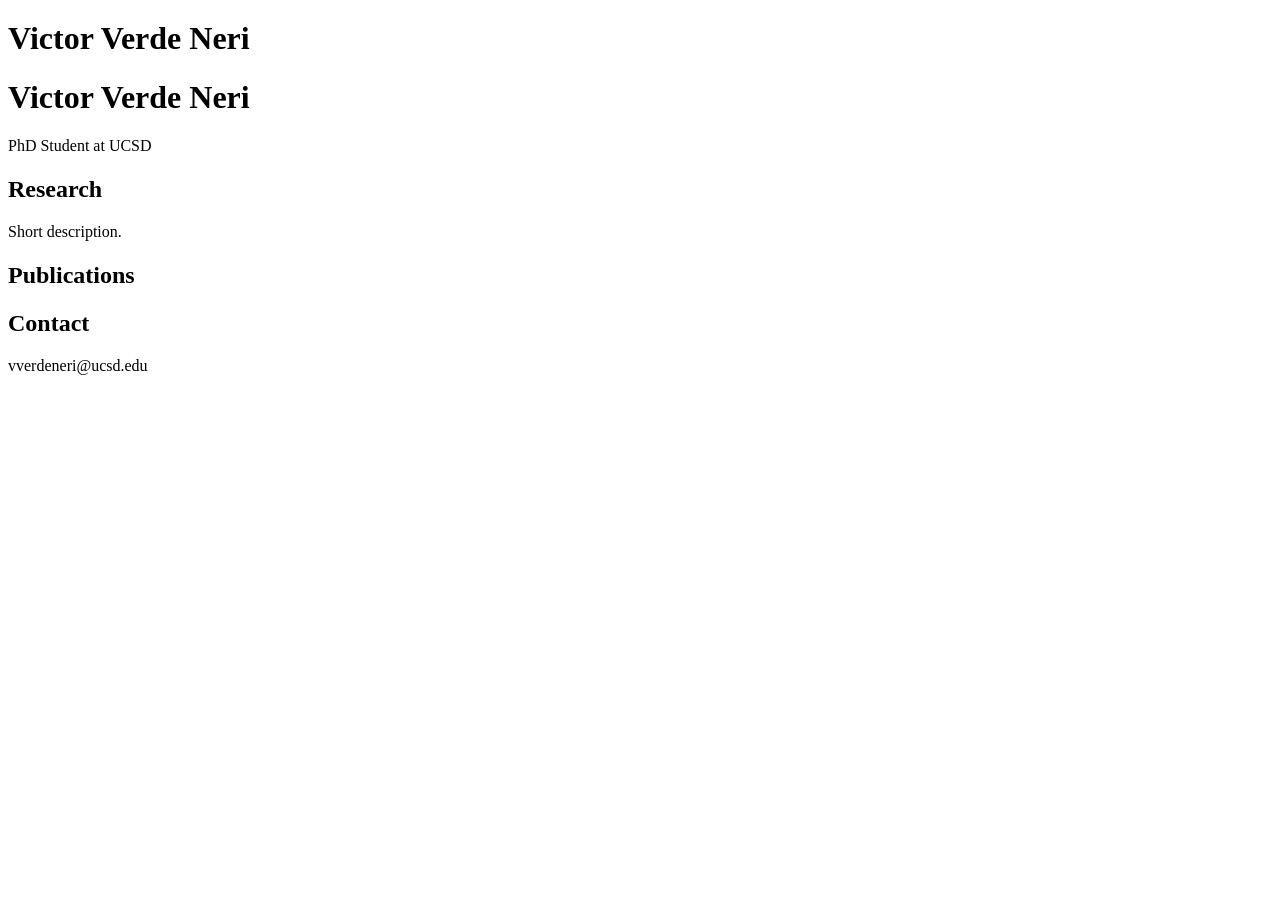
==== index.html @ ee53e4c8 "Built site for gh-pages" ====
<!DOCTYPE html>
<html xmlns="http://www.w3.org/1999/xhtml" lang="en" xml:lang="en"><head>

<meta charset="utf-8">
<meta name="generator" content="quarto-1.8.27">

<meta name="viewport" content="width=device-width, initial-scale=1.0, user-scalable=yes">


<title>Victor Verde Neri</title>
<style>
code{white-space: pre-wrap;}
span.smallcaps{font-variant: small-caps;}
div.columns{display: flex; gap: min(4vw, 1.5em);}
div.column{flex: auto; overflow-x: auto;}
div.hanging-indent{margin-left: 1.5em; text-indent: -1.5em;}
ul.task-list{list-style: none;}
ul.task-list li input[type="checkbox"] {
  width: 0.8em;
  margin: 0 0.8em 0.2em -1em; /* quarto-specific, see https://github.com/quarto-dev/quarto-cli/issues/4556 */ 
  vertical-align: middle;
}
.display.math{display: block; text-align: center; margin: 0.5rem auto;}
</style>


<script src="site_libs/clipboard/clipboard.min.js"></script>
<script src="site_libs/quarto-html/tabby.min.js"></script>
<script src="site_libs/quarto-html/popper.min.js"></script>
<script src="site_libs/quarto-html/tippy.umd.min.js"></script>
<script src="site_libs/quarto-html/anchor.min.js"></script>
<link href="site_libs/quarto-html/tippy.css" rel="stylesheet">
<link href="site_libs/quarto-html/light-border.css" rel="stylesheet">
<link href="site_libs/quarto-html/quarto-html-734cb40618f438257b19a1e532635a32.min.css" rel="stylesheet" append-hash="true" data-mode="light">
<link href="site_libs/quarto-html/quarto-syntax-highlighting-ed96de9b727972fe78a7b5d16c58bf87.css" rel="stylesheet" id="quarto-text-highlighting-styles">


<link rel="stylesheet" href="styles.css">
</head>

<body>


<header id="title-block-header">
<h1 class="title">Victor Verde Neri</h1>

</header>


<h1 id="victor-verde-neri">Victor Verde Neri</h1>
<p>PhD Student at UCSD</p>
<h2 id="research" class="anchored">Research</h2>
<p>Short description.</p>
<h2 id="publications" class="anchored">Publications</h2>
<h2 id="contact" class="anchored">Contact</h2>
<p>vverdeneri@ucsd.edu</p>


<script id="quarto-html-after-body" type="application/javascript">
  window.document.addEventListener("DOMContentLoaded", function (event) {
    const tabsets =  window.document.querySelectorAll(".panel-tabset-tabby")
    tabsets.forEach(function(tabset) {
      const tabby = new Tabby('#' + tabset.id);
    });
    const icon = "";
    const anchorJS = new window.AnchorJS();
    anchorJS.options = {
      placement: 'right',
      icon: icon
    };
    anchorJS.add('.anchored');
    const isCodeAnnotation = (el) => {
      for (const clz of el.classList) {
        if (clz.startsWith('code-annotation-')) {                     
          return true;
        }
      }
      return false;
    }
    const onCopySuccess = function(e) {
      // button target
      const button = e.trigger;
      // don't keep focus
      button.blur();
      // flash "checked"
      button.classList.add('code-copy-button-checked');
      var currentTitle = button.getAttribute("title");
      button.setAttribute("title", "Copied!");
      let tooltip;
      if (window.bootstrap) {
        button.setAttribute("data-bs-toggle", "tooltip");
        button.setAttribute("data-bs-placement", "left");
        button.setAttribute("data-bs-title", "Copied!");
        tooltip = new bootstrap.Tooltip(button, 
          { trigger: "manual", 
            customClass: "code-copy-button-tooltip",
            offset: [0, -8]});
        tooltip.show();    
      }
      setTimeout(function() {
        if (tooltip) {
          tooltip.hide();
          button.removeAttribute("data-bs-title");
          button.removeAttribute("data-bs-toggle");
          button.removeAttribute("data-bs-placement");
        }
        button.setAttribute("title", currentTitle);
        button.classList.remove('code-copy-button-checked');
      }, 1000);
      // clear code selection
      e.clearSelection();
    }
    const getTextToCopy = function(trigger) {
      const outerScaffold = trigger.parentElement.cloneNode(true);
      const codeEl = outerScaffold.querySelector('code');
      for (const childEl of codeEl.children) {
        if (isCodeAnnotation(childEl)) {
          childEl.remove();
        }
      }
      return codeEl.innerText;
    }
    const clipboard = new window.ClipboardJS('.code-copy-button:not([data-in-quarto-modal])', {
      text: getTextToCopy
    });
    clipboard.on('success', onCopySuccess);
    if (window.document.getElementById('quarto-embedded-source-code-modal')) {
      const clipboardModal = new window.ClipboardJS('.code-copy-button[data-in-quarto-modal]', {
        text: getTextToCopy,
        container: window.document.getElementById('quarto-embedded-source-code-modal')
      });
      clipboardModal.on('success', onCopySuccess);
    }
      var localhostRegex = new RegExp(/^(?:http|https):\/\/localhost\:?[0-9]*\//);
      var mailtoRegex = new RegExp(/^mailto:/);
        var filterRegex = new RegExp("https:\/\/relampago-bebe\.github\.io\/victorverde\.github\.io\/");
      var isInternal = (href) => {
          return filterRegex.test(href) || localhostRegex.test(href) || mailtoRegex.test(href);
      }
      // Inspect non-navigation links and adorn them if external
     var links = window.document.querySelectorAll('a[href]:not(.nav-link):not(.navbar-brand):not(.toc-action):not(.sidebar-link):not(.sidebar-item-toggle):not(.pagination-link):not(.no-external):not([aria-hidden]):not(.dropdown-item):not(.quarto-navigation-tool):not(.about-link)');
      for (var i=0; i<links.length; i++) {
        const link = links[i];
        if (!isInternal(link.href)) {
          // undo the damage that might have been done by quarto-nav.js in the case of
          // links that we want to consider external
          if (link.dataset.originalHref !== undefined) {
            link.href = link.dataset.originalHref;
          }
        }
      }
    function tippyHover(el, contentFn, onTriggerFn, onUntriggerFn) {
      const config = {
        allowHTML: true,
        maxWidth: 500,
        delay: 100,
        arrow: false,
        appendTo: function(el) {
            return el.parentElement;
        },
        interactive: true,
        interactiveBorder: 10,
        theme: 'light-border',
        placement: 'bottom-start',
      };
      if (contentFn) {
        config.content = contentFn;
      }
      if (onTriggerFn) {
        config.onTrigger = onTriggerFn;
      }
      if (onUntriggerFn) {
        config.onUntrigger = onUntriggerFn;
      }
      window.tippy(el, config); 
    }
    const noterefs = window.document.querySelectorAll('a[role="doc-noteref"]');
    for (var i=0; i<noterefs.length; i++) {
      const ref = noterefs[i];
      tippyHover(ref, function() {
        // use id or data attribute instead here
        let href = ref.getAttribute('data-footnote-href') || ref.getAttribute('href');
        try { href = new URL(href).hash; } catch {}
        const id = href.replace(/^#\/?/, "");
        const note = window.document.getElementById(id);
        if (note) {
          return note.innerHTML;
        } else {
          return "";
        }
      });
    }
    const xrefs = window.document.querySelectorAll('a.quarto-xref');
    const processXRef = (id, note) => {
      // Strip column container classes
      const stripColumnClz = (el) => {
        el.classList.remove("page-full", "page-columns");
        if (el.children) {
          for (const child of el.children) {
            stripColumnClz(child);
          }
        }
      }
      stripColumnClz(note)
      if (id === null || id.startsWith('sec-')) {
        // Special case sections, only their first couple elements
        const container = document.createElement("div");
        if (note.children && note.children.length > 2) {
          container.appendChild(note.children[0].cloneNode(true));
          for (let i = 1; i < note.children.length; i++) {
            const child = note.children[i];
            if (child.tagName === "P" && child.innerText === "") {
              continue;
            } else {
              container.appendChild(child.cloneNode(true));
              break;
            }
          }
          if (window.Quarto?.typesetMath) {
            window.Quarto.typesetMath(container);
          }
          return container.innerHTML
        } else {
          if (window.Quarto?.typesetMath) {
            window.Quarto.typesetMath(note);
          }
          return note.innerHTML;
        }
      } else {
        // Remove any anchor links if they are present
        const anchorLink = note.querySelector('a.anchorjs-link');
        if (anchorLink) {
          anchorLink.remove();
        }
        if (window.Quarto?.typesetMath) {
          window.Quarto.typesetMath(note);
        }
        if (note.classList.contains("callout")) {
          return note.outerHTML;
        } else {
          return note.innerHTML;
        }
      }
    }
    for (var i=0; i<xrefs.length; i++) {
      const xref = xrefs[i];
      tippyHover(xref, undefined, function(instance) {
        instance.disable();
        let url = xref.getAttribute('href');
        let hash = undefined; 
        if (url.startsWith('#')) {
          hash = url;
        } else {
          try { hash = new URL(url).hash; } catch {}
        }
        if (hash) {
          const id = hash.replace(/^#\/?/, "");
          const note = window.document.getElementById(id);
          if (note !== null) {
            try {
              const html = processXRef(id, note.cloneNode(true));
              instance.setContent(html);
            } finally {
              instance.enable();
              instance.show();
            }
          } else {
            // See if we can fetch this
            fetch(url.split('#')[0])
            .then(res => res.text())
            .then(html => {
              const parser = new DOMParser();
              const htmlDoc = parser.parseFromString(html, "text/html");
              const note = htmlDoc.getElementById(id);
              if (note !== null) {
                const html = processXRef(id, note);
                instance.setContent(html);
              } 
            }).finally(() => {
              instance.enable();
              instance.show();
            });
          }
        } else {
          // See if we can fetch a full url (with no hash to target)
          // This is a special case and we should probably do some content thinning / targeting
          fetch(url)
          .then(res => res.text())
          .then(html => {
            const parser = new DOMParser();
            const htmlDoc = parser.parseFromString(html, "text/html");
            const note = htmlDoc.querySelector('main.content');
            if (note !== null) {
              // This should only happen for chapter cross references
              // (since there is no id in the URL)
              // remove the first header
              if (note.children.length > 0 && note.children[0].tagName === "HEADER") {
                note.children[0].remove();
              }
              const html = processXRef(null, note);
              instance.setContent(html);
            } 
          }).finally(() => {
            instance.enable();
            instance.show();
          });
        }
      }, function(instance) {
      });
    }
        let selectedAnnoteEl;
        const selectorForAnnotation = ( cell, annotation) => {
          let cellAttr = 'data-code-cell="' + cell + '"';
          let lineAttr = 'data-code-annotation="' +  annotation + '"';
          const selector = 'span[' + cellAttr + '][' + lineAttr + ']';
          return selector;
        }
        const selectCodeLines = (annoteEl) => {
          const doc = window.document;
          const targetCell = annoteEl.getAttribute("data-target-cell");
          const targetAnnotation = annoteEl.getAttribute("data-target-annotation");
          const annoteSpan = window.document.querySelector(selectorForAnnotation(targetCell, targetAnnotation));
          const lines = annoteSpan.getAttribute("data-code-lines").split(",");
          const lineIds = lines.map((line) => {
            return targetCell + "-" + line;
          })
          let top = null;
          let height = null;
          let parent = null;
          if (lineIds.length > 0) {
              //compute the position of the single el (top and bottom and make a div)
              const el = window.document.getElementById(lineIds[0]);
              top = el.offsetTop;
              height = el.offsetHeight;
              parent = el.parentElement.parentElement;
            if (lineIds.length > 1) {
              const lastEl = window.document.getElementById(lineIds[lineIds.length - 1]);
              const bottom = lastEl.offsetTop + lastEl.offsetHeight;
              height = bottom - top;
            }
            if (top !== null && height !== null && parent !== null) {
              // cook up a div (if necessary) and position it 
              let div = window.document.getElementById("code-annotation-line-highlight");
              if (div === null) {
                div = window.document.createElement("div");
                div.setAttribute("id", "code-annotation-line-highlight");
                div.style.position = 'absolute';
                parent.appendChild(div);
              }
              div.style.top = top - 2 + "px";
              div.style.height = height + 4 + "px";
              div.style.left = 0;
              let gutterDiv = window.document.getElementById("code-annotation-line-highlight-gutter");
              if (gutterDiv === null) {
                gutterDiv = window.document.createElement("div");
                gutterDiv.setAttribute("id", "code-annotation-line-highlight-gutter");
                gutterDiv.style.position = 'absolute';
                const codeCell = window.document.getElementById(targetCell);
                const gutter = codeCell.querySelector('.code-annotation-gutter');
                gutter.appendChild(gutterDiv);
              }
              gutterDiv.style.top = top - 2 + "px";
              gutterDiv.style.height = height + 4 + "px";
            }
            selectedAnnoteEl = annoteEl;
          }
        };
        const unselectCodeLines = () => {
          const elementsIds = ["code-annotation-line-highlight", "code-annotation-line-highlight-gutter"];
          elementsIds.forEach((elId) => {
            const div = window.document.getElementById(elId);
            if (div) {
              div.remove();
            }
          });
          selectedAnnoteEl = undefined;
        };
          // Handle positioning of the toggle
      window.addEventListener(
        "resize",
        throttle(() => {
          elRect = undefined;
          if (selectedAnnoteEl) {
            selectCodeLines(selectedAnnoteEl);
          }
        }, 10)
      );
      function throttle(fn, ms) {
      let throttle = false;
      let timer;
        return (...args) => {
          if(!throttle) { // first call gets through
              fn.apply(this, args);
              throttle = true;
          } else { // all the others get throttled
              if(timer) clearTimeout(timer); // cancel #2
              timer = setTimeout(() => {
                fn.apply(this, args);
                timer = throttle = false;
              }, ms);
          }
        };
      }
        // Attach click handler to the DT
        const annoteDls = window.document.querySelectorAll('dt[data-target-cell]');
        for (const annoteDlNode of annoteDls) {
          annoteDlNode.addEventListener('click', (event) => {
            const clickedEl = event.target;
            if (clickedEl !== selectedAnnoteEl) {
              unselectCodeLines();
              const activeEl = window.document.querySelector('dt[data-target-cell].code-annotation-active');
              if (activeEl) {
                activeEl.classList.remove('code-annotation-active');
              }
              selectCodeLines(clickedEl);
              clickedEl.classList.add('code-annotation-active');
            } else {
              // Unselect the line
              unselectCodeLines();
              clickedEl.classList.remove('code-annotation-active');
            }
          });
        }
    const findCites = (el) => {
      const parentEl = el.parentElement;
      if (parentEl) {
        const cites = parentEl.dataset.cites;
        if (cites) {
          return {
            el,
            cites: cites.split(' ')
          };
        } else {
          return findCites(el.parentElement)
        }
      } else {
        return undefined;
      }
    };
    var bibliorefs = window.document.querySelectorAll('a[role="doc-biblioref"]');
    for (var i=0; i<bibliorefs.length; i++) {
      const ref = bibliorefs[i];
      const citeInfo = findCites(ref);
      if (citeInfo) {
        tippyHover(citeInfo.el, function() {
          var popup = window.document.createElement('div');
          citeInfo.cites.forEach(function(cite) {
            var citeDiv = window.document.createElement('div');
            citeDiv.classList.add('hanging-indent');
            citeDiv.classList.add('csl-entry');
            var biblioDiv = window.document.getElementById('ref-' + cite);
            if (biblioDiv) {
              citeDiv.innerHTML = biblioDiv.innerHTML;
            }
            popup.appendChild(citeDiv);
          });
          return popup.innerHTML;
        });
      }
    }
  });
  </script>




</body></html>
---- site_libs/quarto-html/tippy.css ----
.tippy-box[data-animation=fade][data-state=hidden]{opacity:0}[data-tippy-root]{max-width:calc(100vw - 10px)}.tippy-box{position:relative;background-color:#333;color:#fff;border-radius:4px;font-size:14px;line-height:1.4;white-space:normal;outline:0;transition-property:transform,visibility,opacity}.tippy-box[data-placement^=top]>.tippy-arrow{bottom:0}.tippy-box[data-placement^=top]>.tippy-arrow:before{bottom:-7px;left:0;border-width:8px 8px 0;border-top-color:initial;transform-origin:center top}.tippy-box[data-placement^=bottom]>.tippy-arrow{top:0}.tippy-box[data-placement^=bottom]>.tippy-arrow:before{top:-7px;left:0;border-width:0 8px 8px;border-bottom-color:initial;transform-origin:center bottom}.tippy-box[data-placement^=left]>.tippy-arrow{right:0}.tippy-box[data-placement^=left]>.tippy-arrow:before{border-width:8px 0 8px 8px;border-left-color:initial;right:-7px;transform-origin:center left}.tippy-box[data-placement^=right]>.tippy-arrow{left:0}.tippy-box[data-placement^=right]>.tippy-arrow:before{left:-7px;border-width:8px 8px 8px 0;border-right-color:initial;transform-origin:center right}.tippy-box[data-inertia][data-state=visible]{transition-timing-function:cubic-bezier(.54,1.5,.38,1.11)}.tippy-arrow{width:16px;height:16px;color:#333}.tippy-arrow:before{content:"";position:absolute;border-color:transparent;border-style:solid}.tippy-content{position:relative;padding:5px 9px;z-index:1}
---- site_libs/quarto-html/light-border.css ----
.tippy-box[data-theme~=light-border]{background-color:#fff;background-clip:padding-box;border:1px solid rgba(0,8,16,.15);color:#333;box-shadow:0 4px 14px -2px rgba(0,8,16,.08)}.tippy-box[data-theme~=light-border]>.tippy-backdrop{background-color:#fff}.tippy-box[data-theme~=light-border]>.tippy-arrow:after,.tippy-box[data-theme~=light-border]>.tippy-svg-arrow:after{content:"";position:absolute;z-index:-1}.tippy-box[data-theme~=light-border]>.tippy-arrow:after{border-color:transparent;border-style:solid}.tippy-box[data-theme~=light-border][data-placement^=top]>.tippy-arrow:before{border-top-color:#fff}.tippy-box[data-theme~=light-border][data-placement^=top]>.tippy-arrow:after{border-top-color:rgba(0,8,16,.2);border-width:7px 7px 0;top:17px;left:1px}.tippy-box[data-theme~=light-border][data-placement^=top]>.tippy-svg-arrow>svg{top:16px}.tippy-box[data-theme~=light-border][data-placement^=top]>.tippy-svg-arrow:after{top:17px}.tippy-box[data-theme~=light-border][data-placement^=bottom]>.tippy-arrow:before{border-bottom-color:#fff;bottom:16px}.tippy-box[data-theme~=light-border][data-placement^=bottom]>.tippy-arrow:after{border-bottom-color:rgba(0,8,16,.2);border-width:0 7px 7px;bottom:17px;left:1px}.tippy-box[data-theme~=light-border][data-placement^=bottom]>.tippy-svg-arrow>svg{bottom:16px}.tippy-box[data-theme~=light-border][data-placement^=bottom]>.tippy-svg-arrow:after{bottom:17px}.tippy-box[data-theme~=light-border][data-placement^=left]>.tippy-arrow:before{border-left-color:#fff}.tippy-box[data-theme~=light-border][data-placement^=left]>.tippy-arrow:after{border-left-color:rgba(0,8,16,.2);border-width:7px 0 7px 7px;left:17px;top:1px}.tippy-box[data-theme~=light-border][data-placement^=left]>.tippy-svg-arrow>svg{left:11px}.tippy-box[data-theme~=light-border][data-placement^=left]>.tippy-svg-arrow:after{left:12px}.tippy-box[data-theme~=light-border][data-placement^=right]>.tippy-arrow:before{border-right-color:#fff;right:16px}.tippy-box[data-theme~=light-border][data-placement^=right]>.tippy-arrow:after{border-width:7px 7px 7px 0;right:17px;top:1px;border-right-color:rgba(0,8,16,.2)}.tippy-box[data-theme~=light-border][data-placement^=right]>.tippy-svg-arrow>svg{right:11px}.tippy-box[data-theme~=light-border][data-placement^=right]>.tippy-svg-arrow:after{right:12px}.tippy-box[data-theme~=light-border]>.tippy-svg-arrow{fill:#fff}.tippy-box[data-theme~=light-border]>.tippy-svg-arrow:after{background-image:url([data-uri]);background-size:16px 6px;width:16px;height:6px}
---- site_libs/quarto-html/quarto-html-734cb40618f438257b19a1e532635a32.min.css ----
.top-right{position:absolute;top:1em;right:1em}.visually-hidden{border:0;clip:rect(0 0 0 0);height:auto;margin:0;overflow:hidden;padding:0;position:absolute;width:1px;white-space:nowrap}.hidden{display:none !important}.zindex-bottom{z-index:-1 !important}figure.figure{display:block}.quarto-layout-panel{margin-bottom:1em}.quarto-layout-panel>figure{width:100%}.quarto-layout-panel>figure>figcaption,.quarto-layout-panel>.panel-caption{margin-top:10pt}.quarto-layout-panel>.table-caption{margin-top:0px}.table-caption p{margin-bottom:.5em}.quarto-layout-row{display:flex;flex-direction:row;align-items:flex-start}.quarto-layout-valign-top{align-items:flex-start}.quarto-layout-valign-bottom{align-items:flex-end}.quarto-layout-valign-center{align-items:center}.quarto-layout-cell{position:relative;margin-right:20px}.quarto-layout-cell:last-child{margin-right:0}.quarto-layout-cell figure,.quarto-layout-cell>p{margin:.2em}.quarto-layout-cell img{max-width:100%}.quarto-layout-cell .html-widget{width:100% !important}.quarto-layout-cell div figure p{margin:0}.quarto-layout-cell figure{display:block;margin-inline-start:0;margin-inline-end:0}.quarto-layout-cell table{display:inline-table}.quarto-layout-cell-subref figcaption,figure .quarto-layout-row figure figcaption{text-align:center;font-style:italic}.quarto-figure{position:relative;margin-bottom:1em}.quarto-figure>figure{width:100%;margin-bottom:0}.quarto-figure-left>figure>p,.quarto-figure-left>figure>div{text-align:left}.quarto-figure-center>figure>p,.quarto-figure-center>figure>div{text-align:center}.quarto-figure-right>figure>p,.quarto-figure-right>figure>div{text-align:right}.quarto-figure>figure>div.cell-annotation,.quarto-figure>figure>div code{text-align:left}figure>p:empty{display:none}figure>p:first-child{margin-top:0;margin-bottom:0}figure>figcaption.quarto-float-caption-bottom{margin-bottom:.5em}figure>figcaption.quarto-float-caption-top{margin-top:.5em}div[id^=tbl-]{position:relative}.quarto-figure>.anchorjs-link{position:absolute;top:.6em;right:.5em}div[id^=tbl-]>.anchorjs-link{position:absolute;top:.7em;right:.3em}.quarto-figure:hover>.anchorjs-link,div[id^=tbl-]:hover>.anchorjs-link,h2:hover>.anchorjs-link,h3:hover>.anchorjs-link,h4:hover>.anchorjs-link,h5:hover>.anchorjs-link,h6:hover>.anchorjs-link,.reveal-anchorjs-link>.anchorjs-link{opacity:1}#title-block-header{margin-block-end:1rem;position:relative;margin-top:-1px}#title-block-header .abstract{margin-block-start:1rem}#title-block-header .abstract .abstract-title{font-weight:600}#title-block-header a{text-decoration:none}#title-block-header .author,#title-block-header .date,#title-block-header .doi{margin-block-end:.2rem}#title-block-header .quarto-title-block>div{display:flex}#title-block-header .quarto-title-block>div>h1{flex-grow:1}#title-block-header .quarto-title-block>div>button{flex-shrink:0;height:2.25rem;margin-top:0}tr.header>th>p:last-of-type{margin-bottom:0px}table,table.table{margin-top:.5rem;margin-bottom:.5rem}caption,.table-caption{padding-top:.5rem;padding-bottom:.5rem;text-align:center}figure.quarto-float-tbl figcaption.quarto-float-caption-top{margin-top:.5rem;margin-bottom:.25rem;text-align:center}figure.quarto-float-tbl figcaption.quarto-float-caption-bottom{padding-top:.25rem;margin-bottom:.5rem;text-align:center}.utterances{max-width:none;margin-left:-8px}iframe{margin-bottom:1em}details{margin-bottom:1em}details[show]{margin-bottom:0}details>summary{color:rgb(110.5,110.5,110.5)}details>summary>p:only-child{display:inline}div.code-copy-outer-scaffold{position:relative}dd code:not(.sourceCode),p code:not(.sourceCode){white-space:pre-wrap}code{white-space:pre}@media print{code{white-space:pre-wrap}}pre>code{display:block}pre>code.sourceCode{white-space:pre}pre>code.sourceCode>span>a:first-child::before{text-decoration:none}pre.code-overflow-wrap>code.sourceCode{white-space:pre-wrap}pre.code-overflow-scroll>code.sourceCode{white-space:pre}code a:any-link{color:inherit;text-decoration:none}code a:hover{color:inherit;text-decoration:underline}ul.task-list{padding-left:1em}[data-tippy-root]{display:inline-block}.tippy-content .footnote-back{display:none}.footnote-back{margin-left:.2em}.tippy-content{overflow-x:auto}.quarto-embedded-source-code{display:none}.quarto-unresolved-ref{font-weight:600}.quarto-cover-image{max-width:35%;float:right;margin-left:30px}.cell-output-display .widget-subarea{margin-bottom:1em}.cell-output-display:not(.no-overflow-x),.knitsql-table:not(.no-overflow-x){overflow-x:auto}.panel-input{margin-bottom:1em}.panel-input>div,.panel-input>div>div{display:inline-block;vertical-align:top;padding-right:12px}.panel-input>p:last-child{margin-bottom:0}.layout-sidebar{margin-bottom:1em}.layout-sidebar .tab-content{border:none}.tab-content>.page-columns.active{display:grid}div.sourceCode>iframe{width:100%;height:300px;margin-bottom:-0.5em}a{text-underline-offset:3px}.callout pre.sourceCode{padding-left:0}div.ansi-escaped-output{font-family:monospace;display:block}/*!
*
* ansi colors from IPython notebook's
*
* we also add `bright-[color]-` synonyms for the `-[color]-intense` classes since
* that seems to be what ansi_up emits
*
*/.ansi-black-fg{color:#3e424d}.ansi-black-bg{background-color:#3e424d}.ansi-black-intense-black,.ansi-bright-black-fg{color:#282c36}.ansi-black-intense-black,.ansi-bright-black-bg{background-color:#282c36}.ansi-red-fg{color:#e75c58}.ansi-red-bg{background-color:#e75c58}.ansi-red-intense-red,.ansi-bright-red-fg{color:#b22b31}.ansi-red-intense-red,.ansi-bright-red-bg{background-color:#b22b31}.ansi-green-fg{color:#00a250}.ansi-green-bg{background-color:#00a250}.ansi-green-intense-green,.ansi-bright-green-fg{color:#007427}.ansi-green-intense-green,.ansi-bright-green-bg{background-color:#007427}.ansi-yellow-fg{color:#ddb62b}.ansi-yellow-bg{background-color:#ddb62b}.ansi-yellow-intense-yellow,.ansi-bright-yellow-fg{color:#b27d12}.ansi-yellow-intense-yellow,.ansi-bright-yellow-bg{background-color:#b27d12}.ansi-blue-fg{color:#208ffb}.ansi-blue-bg{background-color:#208ffb}.ansi-blue-intense-blue,.ansi-bright-blue-fg{color:#0065ca}.ansi-blue-intense-blue,.ansi-bright-blue-bg{background-color:#0065ca}.ansi-magenta-fg{color:#d160c4}.ansi-magenta-bg{background-color:#d160c4}.ansi-magenta-intense-magenta,.ansi-bright-magenta-fg{color:#a03196}.ansi-magenta-intense-magenta,.ansi-bright-magenta-bg{background-color:#a03196}.ansi-cyan-fg{color:#60c6c8}.ansi-cyan-bg{background-color:#60c6c8}.ansi-cyan-intense-cyan,.ansi-bright-cyan-fg{color:#258f8f}.ansi-cyan-intense-cyan,.ansi-bright-cyan-bg{background-color:#258f8f}.ansi-white-fg{color:#c5c1b4}.ansi-white-bg{background-color:#c5c1b4}.ansi-white-intense-white,.ansi-bright-white-fg{color:#a1a6b2}.ansi-white-intense-white,.ansi-bright-white-bg{background-color:#a1a6b2}.ansi-default-inverse-fg{color:#fff}.ansi-default-inverse-bg{background-color:#000}.ansi-bold{font-weight:bold}.ansi-underline{text-decoration:underline}:root{--quarto-body-bg: #fff;--quarto-body-color: #222;--quarto-text-muted: rgb(110.5, 110.5, 110.5);--quarto-border-color: rgb(110.5, 110.5, 110.5);--quarto-border-width: 1px;--quarto-border-radius: 4px}table.gt_table{color:var(--quarto-body-color);font-size:1em;width:100%;background-color:rgba(0,0,0,0);border-top-width:inherit;border-bottom-width:inherit;border-color:var(--quarto-border-color)}table.gt_table th.gt_column_spanner_outer{color:var(--quarto-body-color);background-color:rgba(0,0,0,0);border-top-width:inherit;border-bottom-width:inherit;border-color:var(--quarto-border-color)}table.gt_table th.gt_col_heading{color:var(--quarto-body-color);font-weight:bold;background-color:rgba(0,0,0,0)}table.gt_table thead.gt_col_headings{border-bottom:1px solid currentColor;border-top-width:inherit;border-top-color:var(--quarto-border-color)}table.gt_table thead.gt_col_headings:not(:first-child){border-top-width:1px;border-top-color:var(--quarto-border-color)}table.gt_table td.gt_row{border-bottom-width:1px;border-bottom-color:var(--quarto-border-color);border-top-width:0px}table.gt_table tbody.gt_table_body{border-top-width:1px;border-bottom-width:1px;border-bottom-color:var(--quarto-border-color);border-top-color:currentColor}div.columns{display:initial;gap:initial}div.column{display:inline-block;overflow-x:initial;vertical-align:top;width:50%}.code-annotation-tip-content{word-wrap:break-word}.code-annotation-container-hidden{display:none !important}dl.code-annotation-container-grid{display:grid;grid-template-columns:min-content auto}dl.code-annotation-container-grid dt{grid-column:1}dl.code-annotation-container-grid dd{grid-column:2}pre.sourceCode.code-annotation-code{padding-right:0}code.sourceCode .code-annotation-anchor{z-index:100;position:relative;float:right;background-color:rgba(0,0,0,0)}input[type=checkbox]{margin-right:.5ch}:root{--mermaid-bg-color: #fff;--mermaid-edge-color: #999;--mermaid-node-fg-color: #222;--mermaid-fg-color: #222;--mermaid-fg-color--lighter: rgb(59.5, 59.5, 59.5);--mermaid-fg-color--lightest: #555555;--mermaid-font-family: sans-serif;--mermaid-label-bg-color: #fff;--mermaid-label-fg-color: #468;--mermaid-node-bg-color: rgba(68, 102, 136, 0.1);--mermaid-node-fg-color: #222}@media print{:root{font-size:11pt}#quarto-sidebar,#TOC,.nav-page{display:none}.page-columns .content{grid-column-start:page-start}.fixed-top{position:relative}.panel-caption,.figure-caption,figcaption{color:#666}}.code-copy-button{position:absolute;top:0;right:0;border:0;margin-top:5px;margin-right:5px;background-color:rgba(0,0,0,0);z-index:3}.code-copy-button-tooltip{font-size:.75em}div.code-copy-outer-scaffold:hover>.code-copy-button>.bi::before{display:inline-block;height:1rem;width:1rem;content:"";vertical-align:-0.125em;background-image:url('data:image/svg+xml,<svg xmlns="http://www.w3.org/2000/svg" width="16" height="16" fill="rgb(111, 111, 111)" viewBox="0 0 16 16"><path d="M4 1.5H3a2 2 0 0 0-2 2V14a2 2 0 0 0 2 2h10a2 2 0 0 0 2-2V3.5a2 2 0 0 0-2-2h-1v1h1a1 1 0 0 1 1 1V14a1 1 0 0 1-1 1H3a1 1 0 0 1-1-1V3.5a1 1 0 0 1 1-1h1v-1z"/><path d="M9.5 1a.5.5 0 0 1 .5.5v1a.5.5 0 0 1-.5.5h-3a.5.5 0 0 1-.5-.5v-1a.5.5 0 0 1 .5-.5h3zm-3-1A1.5 1.5 0 0 0 5 1.5v1A1.5 1.5 0 0 0 6.5 4h3A1.5 1.5 0 0 0 11 2.5v-1A1.5 1.5 0 0 0 9.5 0h-3z"/></svg>');background-repeat:no-repeat;background-size:1rem 1rem}div.code-copy-outer-scaffold:hover>.code-copy-button-checked>.bi::before{background-image:url('data:image/svg+xml,<svg xmlns="http://www.w3.org/2000/svg" width="16" height="16" fill="rgb(111, 111, 111)" viewBox="0 0 16 16"><path d="M13.854 3.646a.5.5 0 0 1 0 .708l-7 7a.5.5 0 0 1-.708 0l-3.5-3.5a.5.5 0 1 1 .708-.708L6.5 10.293l6.646-6.647a.5.5 0 0 1 .708 0z"/></svg>')}div.code-copy-outer-scaffold:hover>.code-copy-button:hover>.bi::before{background-image:url('data:image/svg+xml,<svg xmlns="http://www.w3.org/2000/svg" width="16" height="16" fill="rgb(13, 110, 253)" viewBox="0 0 16 16"><path d="M4 1.5H3a2 2 0 0 0-2 2V14a2 2 0 0 0 2 2h10a2 2 0 0 0 2-2V3.5a2 2 0 0 0-2-2h-1v1h1a1 1 0 0 1 1 1V14a1 1 0 0 1-1 1H3a1 1 0 0 1-1-1V3.5a1 1 0 0 1 1-1h1v-1z"/><path d="M9.5 1a.5.5 0 0 1 .5.5v1a.5.5 0 0 1-.5.5h-3a.5.5 0 0 1-.5-.5v-1a.5.5 0 0 1 .5-.5h3zm-3-1A1.5 1.5 0 0 0 5 1.5v1A1.5 1.5 0 0 0 6.5 4h3A1.5 1.5 0 0 0 11 2.5v-1A1.5 1.5 0 0 0 9.5 0h-3z"/></svg>')}div.code-copy-outer-scaffold:hover>.code-copy-button-checked:hover>.bi::before{background-image:url('data:image/svg+xml,<svg xmlns="http://www.w3.org/2000/svg" width="16" height="16" fill="rgb(13, 110, 253)"  viewBox="0 0 16 16"><path d="M13.854 3.646a.5.5 0 0 1 0 .708l-7 7a.5.5 0 0 1-.708 0l-3.5-3.5a.5.5 0 1 1 .708-.708L6.5 10.293l6.646-6.647a.5.5 0 0 1 .708 0z"/></svg>')}.panel-tabset [role=tablist]{border-bottom:1px solid #dee2e6;list-style:none;margin:0;padding:0;width:100%}.panel-tabset [role=tablist] *{-webkit-box-sizing:border-box;box-sizing:border-box}@media(min-width: 30em){.panel-tabset [role=tablist] li{display:inline-block}}.panel-tabset [role=tab]{border:1px solid rgba(0,0,0,0);border-top-color:#dee2e6;display:block;padding:.5em 1em;text-decoration:none}@media(min-width: 30em){.panel-tabset [role=tab]{border-top-color:rgba(0,0,0,0);display:inline-block;margin-bottom:-1px}}.panel-tabset [role=tab][aria-selected=true]{background-color:#dee2e6}@media(min-width: 30em){.panel-tabset [role=tab][aria-selected=true]{background-color:rgba(0,0,0,0);border:1px solid #dee2e6;border-bottom-color:#fff}}@media(min-width: 30em){.panel-tabset [role=tab]:hover:not([aria-selected=true]){border:1px solid #dee2e6}}.img-fluid{max-width:100%;height:auto}:root{--quarto-scss-export-body-bg: #fff;--quarto-scss-export-body-color: #222;--quarto-scss-export-text-muted: rgb(110.5, 110.5, 110.5);--quarto-scss-export-border-color: rgb(110.5, 110.5, 110.5);--quarto-scss-export-table-border-color: rgb(110.5, 110.5, 110.5);--quarto-scss-export-btn-code-copy-color: rgb(110.5, 110.5, 110.5);--quarto-scss-export-btn-code-copy-color-active: #0d6efd;--quarto-scss-export-primary: #468;--quarto-scss-export-secondary: #999;--quarto-scss-export-mermaid-bg-color: #fff;--quarto-scss-export-mermaid-edge-color: #999;--quarto-scss-export-mermaid-node-fg-color: #222;--quarto-scss-export-mermaid-fg-color: #222;--quarto-scss-export-mermaid-fg-color--lighter: rgb(59.5, 59.5, 59.5);--quarto-scss-export-mermaid-fg-color--lightest: #555555;--quarto-scss-export-mermaid-label-bg-color: #fff;--quarto-scss-export-mermaid-label-fg-color: #468;--quarto-scss-export-mermaid-node-bg-color: rgba(68, 102, 136, 0.1);--quarto-scss-export-tabset-border-color: rgb(222, 226, 230)}
---- site_libs/quarto-html/quarto-syntax-highlighting-ed96de9b727972fe78a7b5d16c58bf87.css ----
/* quarto syntax highlight colors */
:root {
  --quarto-hl-ot-color: #003B4F;
  --quarto-hl-at-color: #657422;
  --quarto-hl-ss-color: #20794D;
  --quarto-hl-an-color: #5E5E5E;
  --quarto-hl-fu-color: #4758AB;
  --quarto-hl-st-color: #20794D;
  --quarto-hl-cf-color: #003B4F;
  --quarto-hl-op-color: #5E5E5E;
  --quarto-hl-er-color: #AD0000;
  --quarto-hl-bn-color: #AD0000;
  --quarto-hl-al-color: #AD0000;
  --quarto-hl-va-color: #111111;
  --quarto-hl-bu-color: inherit;
  --quarto-hl-ex-color: inherit;
  --quarto-hl-pp-color: #AD0000;
  --quarto-hl-in-color: #5E5E5E;
  --quarto-hl-vs-color: #20794D;
  --quarto-hl-wa-color: #5E5E5E;
  --quarto-hl-do-color: #5E5E5E;
  --quarto-hl-im-color: #00769E;
  --quarto-hl-ch-color: #20794D;
  --quarto-hl-dt-color: #AD0000;
  --quarto-hl-fl-color: #AD0000;
  --quarto-hl-co-color: #5E5E5E;
  --quarto-hl-cv-color: #5E5E5E;
  --quarto-hl-cn-color: #8f5902;
  --quarto-hl-sc-color: #5E5E5E;
  --quarto-hl-dv-color: #AD0000;
  --quarto-hl-kw-color: #003B4F;
}

/* other quarto variables */
:root {
  --quarto-font-monospace: SFMono-Regular, Menlo, Monaco, Consolas, "Liberation Mono", "Courier New", monospace;
}

/* syntax highlight based on Pandoc's rules */
pre > code.sourceCode > span {
  color: #003B4F;
}

code.sourceCode > span {
  color: #003B4F;
}

div.sourceCode,
div.sourceCode pre.sourceCode {
  color: #003B4F;
}

/* Normal */
code span {
  color: #003B4F;
}

/* Alert */
code span.al {
  color: #AD0000;
  font-style: inherit;
}

/* Annotation */
code span.an {
  color: #5E5E5E;
  font-style: inherit;
}

/* Attribute */
code span.at {
  color: #657422;
  font-style: inherit;
}

/* BaseN */
code span.bn {
  color: #AD0000;
  font-style: inherit;
}

/* BuiltIn */
code span.bu {
  font-style: inherit;
}

/* ControlFlow */
code span.cf {
  color: #003B4F;
  font-weight: bold;
  font-style: inherit;
}

/* Char */
code span.ch {
  color: #20794D;
  font-style: inherit;
}

/* Constant */
code span.cn {
  color: #8f5902;
  font-style: inherit;
}

/* Comment */
code span.co {
  color: #5E5E5E;
  font-style: inherit;
}

/* CommentVar */
code span.cv {
  color: #5E5E5E;
  font-style: italic;
}

/* Documentation */
code span.do {
  color: #5E5E5E;
  font-style: italic;
}

/* DataType */
code span.dt {
  color: #AD0000;
  font-style: inherit;
}

/* DecVal */
code span.dv {
  color: #AD0000;
  font-style: inherit;
}

/* Error */
code span.er {
  color: #AD0000;
  font-style: inherit;
}

/* Extension */
code span.ex {
  font-style: inherit;
}

/* Float */
code span.fl {
  color: #AD0000;
  font-style: inherit;
}

/* Function */
code span.fu {
  color: #4758AB;
  font-style: inherit;
}

/* Import */
code span.im {
  color: #00769E;
  font-style: inherit;
}

/* Information */
code span.in {
  color: #5E5E5E;
  font-style: inherit;
}

/* Keyword */
code span.kw {
  color: #003B4F;
  font-weight: bold;
  font-style: inherit;
}

/* Operator */
code span.op {
  color: #5E5E5E;
  font-style: inherit;
}

/* Other */
code span.ot {
  color: #003B4F;
  font-style: inherit;
}

/* Preprocessor */
code span.pp {
  color: #AD0000;
  font-style: inherit;
}

/* SpecialChar */
code span.sc {
  color: #5E5E5E;
  font-style: inherit;
}

/* SpecialString */
code span.ss {
  color: #20794D;
  font-style: inherit;
}

/* String */
code span.st {
  color: #20794D;
  font-style: inherit;
}

/* Variable */
code span.va {
  color: #111111;
  font-style: inherit;
}

/* VerbatimString */
code span.vs {
  color: #20794D;
  font-style: inherit;
}

/* Warning */
code span.wa {
  color: #5E5E5E;
  font-style: italic;
}

.prevent-inlining {
  content: "</";
}

/*# sourceMappingURL=0920dd6d7437995b8cdf7429764427b1.css.map */
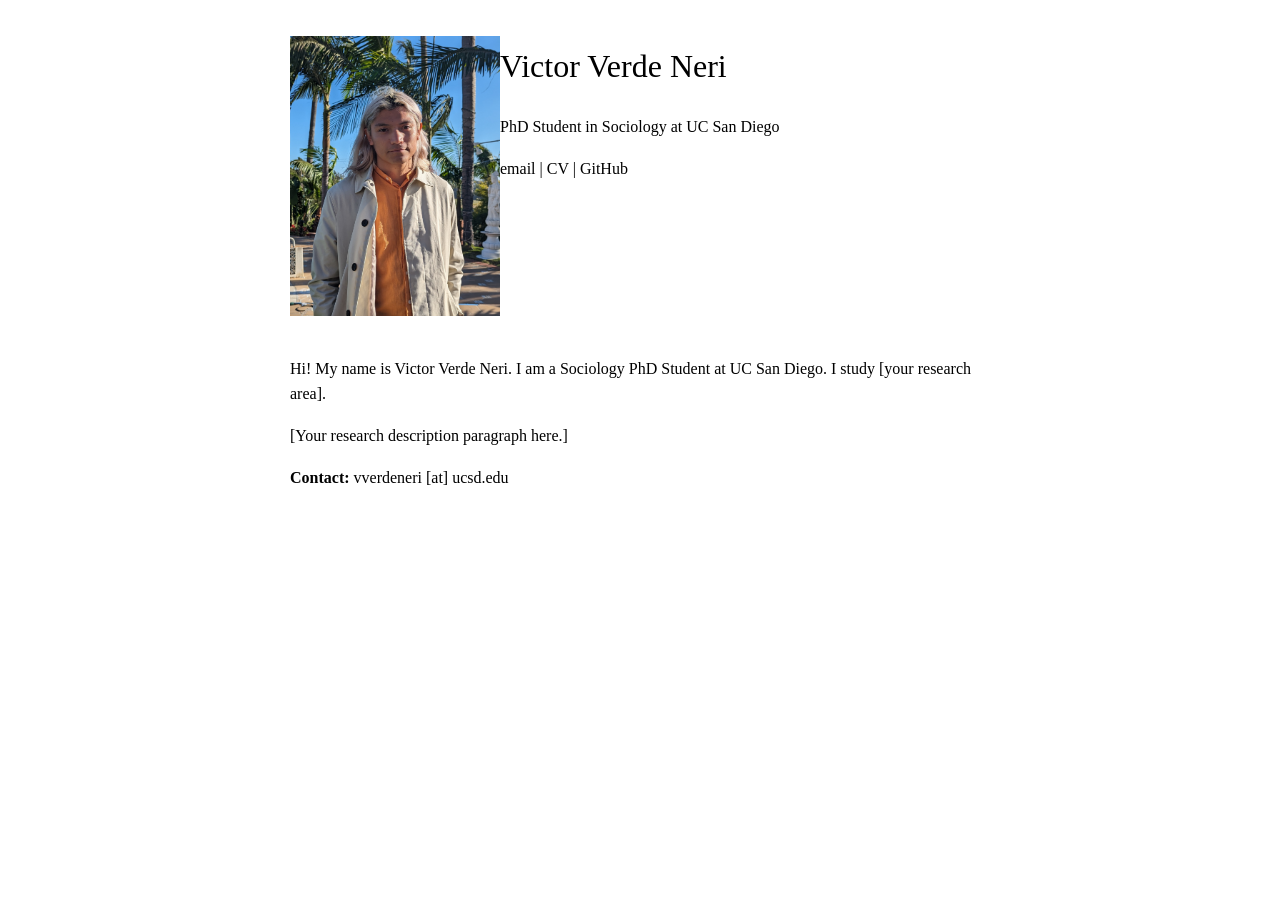
==== commit a0ec0043: "Built site for gh-pages" ====
--- a/index.html
+++ b/index.html
@@ -35,25 +35,27 @@
 <link href="site_libs/quarto-html/quarto-syntax-highlighting-ed96de9b727972fe78a7b5d16c58bf87.css" rel="stylesheet" id="quarto-text-highlighting-styles">
 
 
-<link rel="stylesheet" href="styles.css">
+<link rel="stylesheet" href="style.css">
 </head>
 
 <body>
 
 
-<header id="title-block-header">
-<h1 class="title">Victor Verde Neri</h1>
-
-</header>
-
-
+
+
+
+<div class="columns">
+<div class="column" style="width:30%;">
+<p><img src="photo.jpg" class="img-fluid"></p>
+</div><div class="column" style="width:70%;">
 <h1 id="victor-verde-neri">Victor Verde Neri</h1>
-<p>PhD Student at UCSD</p>
-<h2 id="research" class="anchored">Research</h2>
-<p>Short description.</p>
-<h2 id="publications" class="anchored">Publications</h2>
-<h2 id="contact" class="anchored">Contact</h2>
-<p>vverdeneri@ucsd.edu</p>
+<p>PhD Student in Sociology at UC San Diego</p>
+<p><a href="mailto:vverdeneri@ucsd.edu">email</a> | <a href=".\cv">CV</a> | <a href="https://github.com/...">GitHub</a></p>
+</div>
+</div>
+<p>Hi! My name is Victor Verde Neri. I am a Sociology PhD Student at UC San Diego. I study [your research area].</p>
+<p>[Your research description paragraph here.]</p>
+<p><strong>Contact:</strong> vverdeneri [at] ucsd.edu</p>
 
 
 <script id="quarto-html-after-body" type="application/javascript">
--- a/style.css
+++ b/style.css
@@ -0,0 +1,16 @@
+body {
+  font-family: serif;
+  max-width: 700px;
+  margin: auto;
+  line-height: 1.6;
+  padding: 20px;
+}
+
+h1, h2 {
+  font-weight: normal;
+}
+
+a {
+  text-decoration: none;
+  color: black;
+}
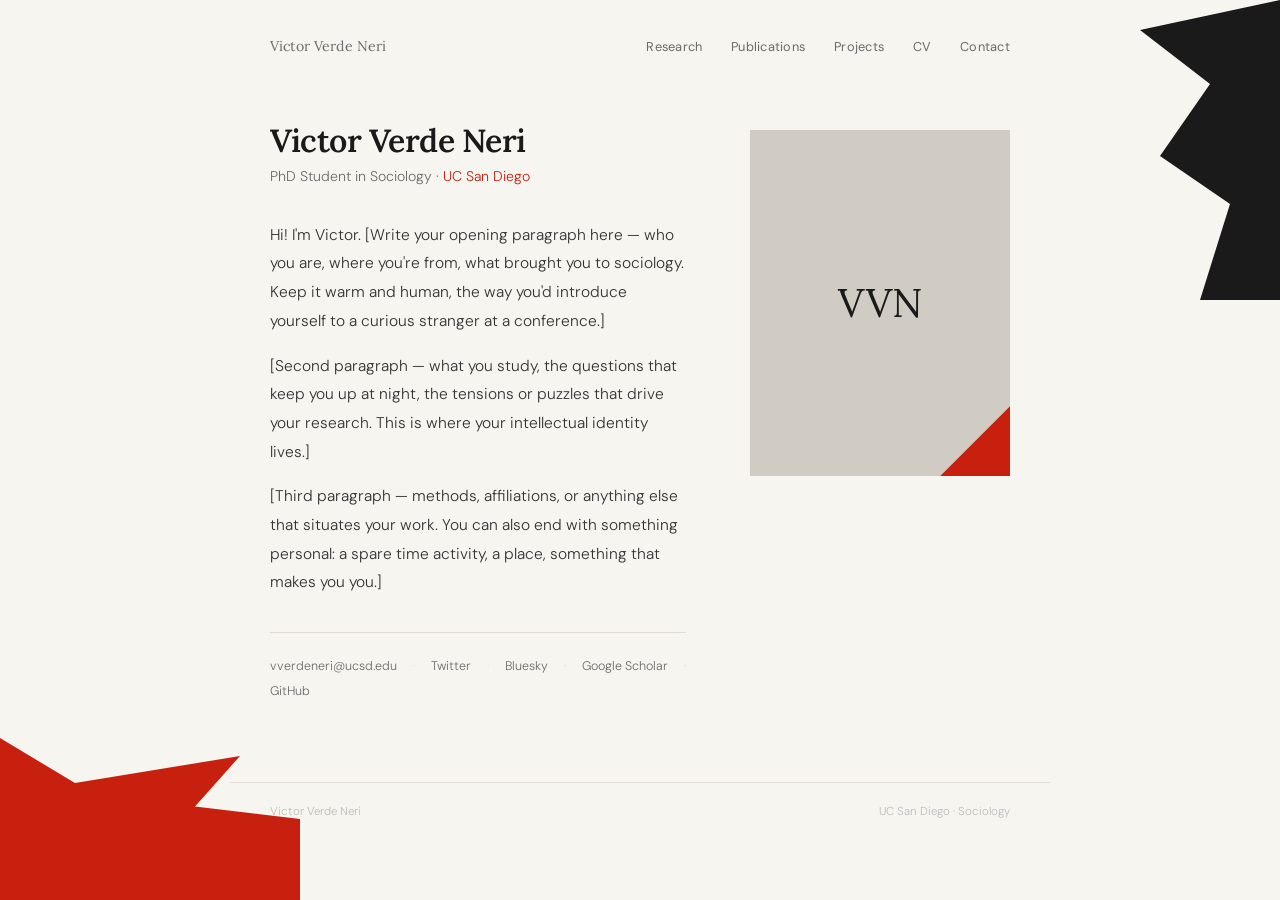
==== commit d3b554ee: "manual docs build" ====
--- a/index.html
+++ b/index.html
@@ -1,469 +1,311 @@
 <!DOCTYPE html>
-<html xmlns="http://www.w3.org/1999/xhtml" lang="en" xml:lang="en"><head>
-
-<meta charset="utf-8">
-<meta name="generator" content="quarto-1.8.27">
-
-<meta name="viewport" content="width=device-width, initial-scale=1.0, user-scalable=yes">
-
-
-<title>Victor Verde Neri</title>
-<style>
-code{white-space: pre-wrap;}
-span.smallcaps{font-variant: small-caps;}
-div.columns{display: flex; gap: min(4vw, 1.5em);}
-div.column{flex: auto; overflow-x: auto;}
-div.hanging-indent{margin-left: 1.5em; text-indent: -1.5em;}
-ul.task-list{list-style: none;}
-ul.task-list li input[type="checkbox"] {
-  width: 0.8em;
-  margin: 0 0.8em 0.2em -1em; /* quarto-specific, see https://github.com/quarto-dev/quarto-cli/issues/4556 */ 
-  vertical-align: middle;
-}
-.display.math{display: block; text-align: center; margin: 0.5rem auto;}
-</style>
-
-
-<script src="site_libs/clipboard/clipboard.min.js"></script>
-<script src="site_libs/quarto-html/tabby.min.js"></script>
-<script src="site_libs/quarto-html/popper.min.js"></script>
-<script src="site_libs/quarto-html/tippy.umd.min.js"></script>
-<script src="site_libs/quarto-html/anchor.min.js"></script>
-<link href="site_libs/quarto-html/tippy.css" rel="stylesheet">
-<link href="site_libs/quarto-html/light-border.css" rel="stylesheet">
-<link href="site_libs/quarto-html/quarto-html-734cb40618f438257b19a1e532635a32.min.css" rel="stylesheet" append-hash="true" data-mode="light">
-<link href="site_libs/quarto-html/quarto-syntax-highlighting-ed96de9b727972fe78a7b5d16c58bf87.css" rel="stylesheet" id="quarto-text-highlighting-styles">
-
-
-<link rel="stylesheet" href="style.css">
+<html lang="en">
+<head>
+  <meta charset="UTF-8">
+  <meta name="viewport" content="width=device-width, initial-scale=1.0">
+  <title>Victor Verde Neri</title>
+  <link href="https://fonts.googleapis.com/css2?family=Lora:ital,wght@0,400;0,600;1,400&family=DM+Sans:opsz,wght@9..40,300;9..40,400;9..40,500&display=swap" rel="stylesheet">
+  <style>
+    *, *::before, *::after { box-sizing: border-box; margin: 0; padding: 0; }
+
+    :root {
+      --cream: #F7F5F0;
+      --red:   #C8200E;
+      --black: #1a1a1a;
+      --ink:   #1a1a1a;
+      --muted: #6b6b6b;
+      --rule:  #e0ddd8;
+    }
+
+    html { font-size: 16px; scroll-behavior: smooth; }
+
+    body {
+      background: var(--cream);
+      color: var(--ink);
+      font-family: 'DM Sans', sans-serif;
+      font-weight: 300;
+      line-height: 1.7;
+      min-height: 100vh;
+      position: relative;
+      overflow-x: hidden;
+    }
+
+    /* ── CONSTRUCTIVIST SHAPES ── */
+
+    /* Shape 1: jagged black shard, top-right.
+       Like the heavy torn blocks in the poster references. */
+    body::before {
+      content: "";
+      position: fixed;
+      top: 0;
+      right: 0;
+      width: 200px;
+      height: 300px;
+      background: var(--black);
+      clip-path: polygon(
+        100% 0%,
+        100% 100%,
+        60% 100%,
+        75% 68%,
+        40% 52%,
+        65% 28%,
+        30% 10%
+      );
+      pointer-events: none;
+      z-index: 0;
+    }
+
+    /* Shape 2: red angular wedge, bottom-left.
+       Like the heavy red blocks in the propaganda-style posters. */
+    body::after {
+      content: "";
+      position: fixed;
+      bottom: 0;
+      left: 0;
+      width: 300px;
+      height: 180px;
+      background: var(--red);
+      clip-path: polygon(
+        0% 100%,
+        100% 100%,
+        100% 55%,
+        65% 48%,
+        80% 20%,
+        25% 35%,
+        0% 10%
+      );
+      pointer-events: none;
+      z-index: 0;
+    }
+
+    /* ── NAV ── */
+    nav {
+      position: relative;
+      z-index: 10;
+      max-width: 820px;
+      margin: 0 auto;
+      padding: 2rem 2.5rem 0;
+      display: flex;
+      align-items: baseline;
+      justify-content: space-between;
+    }
+
+    .nav-name {
+      font-family: 'Lora', serif;
+      font-size: 0.88rem;
+      color: var(--muted);
+      text-decoration: none;
+      letter-spacing: 0.01em;
+    }
+
+    .nav-links {
+      display: flex;
+      gap: 1.8rem;
+      list-style: none;
+    }
+
+    .nav-links a {
+      font-size: 0.8rem;
+      font-weight: 400;
+      color: var(--muted);
+      text-decoration: none;
+      letter-spacing: 0.02em;
+      transition: color 0.15s;
+    }
+
+    .nav-links a:hover { color: var(--ink); }
+
+    /* ── MAIN ── */
+    main {
+      position: relative;
+      z-index: 1;
+      max-width: 820px;
+      margin: 0 auto;
+      padding: 4rem 2.5rem 5rem;
+    }
+
+    .home-grid {
+      display: grid;
+      grid-template-columns: 1fr 260px;
+      gap: 4rem;
+      align-items: start;
+    }
+
+    /* ── LEFT: BIO ── */
+    .bio h1 {
+      font-family: 'Lora', serif;
+      font-size: 2rem;
+      font-weight: 600;
+      line-height: 1.15;
+      letter-spacing: -0.015em;
+      margin-bottom: 0.3rem;
+    }
+
+    .bio .role {
+      font-size: 0.88rem;
+      color: var(--muted);
+      margin-bottom: 2rem;
+    }
+
+    .bio .role a {
+      color: var(--red);
+      text-decoration: none;
+    }
+
+    .bio .role a:hover { text-decoration: underline; }
+
+    .bio-text {
+      font-size: 0.97rem;
+      line-height: 1.85;
+      color: #333;
+    }
+
+    .bio-text p + p { margin-top: 1rem; }
+
+    .bio-links {
+      margin-top: 2.2rem;
+      padding-top: 1.4rem;
+      border-top: 1px solid var(--rule);
+      display: flex;
+      flex-wrap: wrap;
+      gap: 0.25rem 1rem;
+      font-size: 0.78rem;
+      color: var(--muted);
+    }
+
+    .bio-links a {
+      color: var(--muted);
+      text-decoration: none;
+      transition: color 0.15s;
+    }
+
+    .bio-links a:hover { color: var(--ink); }
+    .bio-links .sep { color: var(--rule); user-select: none; }
+
+    /* ── RIGHT: PHOTO ── */
+    .photo-col {
+      display: flex;
+      flex-direction: column;
+      align-items: center;
+      padding-top: 0.4rem;
+    }
+
+    .photo-frame {
+      width: 100%;
+      aspect-ratio: 3 / 4;
+      overflow: hidden;
+      background: #d0ccc4;
+      display: flex;
+      align-items: center;
+      justify-content: center;
+      font-family: 'Lora', serif;
+      font-size: 2.5rem;
+      color: var(--ink);
+      position: relative;
+    }
+
+    /* Red triangle cut into bottom-right corner of photo */
+    .photo-frame::after {
+      content: "";
+      position: absolute;
+      bottom: 0;
+      right: 0;
+      width: 70px;
+      height: 70px;
+      background: var(--red);
+      clip-path: polygon(100% 0%, 100% 100%, 0% 100%);
+    }
+
+    .photo-frame img {
+      width: 100%;
+      height: 100%;
+      object-fit: cover;
+    }
+
+    /* ── FOOTER ── */
+    footer {
+      position: relative;
+      z-index: 1;
+      max-width: 820px;
+      margin: 0 auto;
+      padding: 1.2rem 2.5rem;
+      border-top: 1px solid var(--rule);
+      display: flex;
+      justify-content: space-between;
+      font-size: 0.72rem;
+      color: #bbb;
+    }
+
+    /* ── RESPONSIVE ── */
+    @media (max-width: 600px) {
+      .home-grid { grid-template-columns: 1fr; }
+      .photo-col { order: -1; max-width: 200px; align-self: center; margin: 0 auto; }
+      nav { flex-wrap: wrap; gap: 0.8rem; padding: 1.5rem 1.5rem 0; }
+      main { padding: 2.5rem 1.5rem 4rem; }
+      footer { padding: 1rem 1.5rem; }
+    }
+  </style>
 </head>
-
 <body>
 
-
-
-
-
-<div class="columns">
-<div class="column" style="width:30%;">
-<p><img src="photo.jpg" class="img-fluid"></p>
-</div><div class="column" style="width:70%;">
-<h1 id="victor-verde-neri">Victor Verde Neri</h1>
-<p>PhD Student in Sociology at UC San Diego</p>
-<p><a href="mailto:vverdeneri@ucsd.edu">email</a> | <a href=".\cv">CV</a> | <a href="https://github.com/...">GitHub</a></p>
-</div>
-</div>
-<p>Hi! My name is Victor Verde Neri. I am a Sociology PhD Student at UC San Diego. I study [your research area].</p>
-<p>[Your research description paragraph here.]</p>
-<p><strong>Contact:</strong> vverdeneri [at] ucsd.edu</p>
-
-
-<script id="quarto-html-after-body" type="application/javascript">
-  window.document.addEventListener("DOMContentLoaded", function (event) {
-    const tabsets =  window.document.querySelectorAll(".panel-tabset-tabby")
-    tabsets.forEach(function(tabset) {
-      const tabby = new Tabby('#' + tabset.id);
-    });
-    const icon = "";
-    const anchorJS = new window.AnchorJS();
-    anchorJS.options = {
-      placement: 'right',
-      icon: icon
-    };
-    anchorJS.add('.anchored');
-    const isCodeAnnotation = (el) => {
-      for (const clz of el.classList) {
-        if (clz.startsWith('code-annotation-')) {                     
-          return true;
-        }
-      }
-      return false;
-    }
-    const onCopySuccess = function(e) {
-      // button target
-      const button = e.trigger;
-      // don't keep focus
-      button.blur();
-      // flash "checked"
-      button.classList.add('code-copy-button-checked');
-      var currentTitle = button.getAttribute("title");
-      button.setAttribute("title", "Copied!");
-      let tooltip;
-      if (window.bootstrap) {
-        button.setAttribute("data-bs-toggle", "tooltip");
-        button.setAttribute("data-bs-placement", "left");
-        button.setAttribute("data-bs-title", "Copied!");
-        tooltip = new bootstrap.Tooltip(button, 
-          { trigger: "manual", 
-            customClass: "code-copy-button-tooltip",
-            offset: [0, -8]});
-        tooltip.show();    
-      }
-      setTimeout(function() {
-        if (tooltip) {
-          tooltip.hide();
-          button.removeAttribute("data-bs-title");
-          button.removeAttribute("data-bs-toggle");
-          button.removeAttribute("data-bs-placement");
-        }
-        button.setAttribute("title", currentTitle);
-        button.classList.remove('code-copy-button-checked');
-      }, 1000);
-      // clear code selection
-      e.clearSelection();
-    }
-    const getTextToCopy = function(trigger) {
-      const outerScaffold = trigger.parentElement.cloneNode(true);
-      const codeEl = outerScaffold.querySelector('code');
-      for (const childEl of codeEl.children) {
-        if (isCodeAnnotation(childEl)) {
-          childEl.remove();
-        }
-      }
-      return codeEl.innerText;
-    }
-    const clipboard = new window.ClipboardJS('.code-copy-button:not([data-in-quarto-modal])', {
-      text: getTextToCopy
-    });
-    clipboard.on('success', onCopySuccess);
-    if (window.document.getElementById('quarto-embedded-source-code-modal')) {
-      const clipboardModal = new window.ClipboardJS('.code-copy-button[data-in-quarto-modal]', {
-        text: getTextToCopy,
-        container: window.document.getElementById('quarto-embedded-source-code-modal')
-      });
-      clipboardModal.on('success', onCopySuccess);
-    }
-      var localhostRegex = new RegExp(/^(?:http|https):\/\/localhost\:?[0-9]*\//);
-      var mailtoRegex = new RegExp(/^mailto:/);
-        var filterRegex = new RegExp("https:\/\/relampago-bebe\.github\.io\/victorverde\.github\.io\/");
-      var isInternal = (href) => {
-          return filterRegex.test(href) || localhostRegex.test(href) || mailtoRegex.test(href);
-      }
-      // Inspect non-navigation links and adorn them if external
-     var links = window.document.querySelectorAll('a[href]:not(.nav-link):not(.navbar-brand):not(.toc-action):not(.sidebar-link):not(.sidebar-item-toggle):not(.pagination-link):not(.no-external):not([aria-hidden]):not(.dropdown-item):not(.quarto-navigation-tool):not(.about-link)');
-      for (var i=0; i<links.length; i++) {
-        const link = links[i];
-        if (!isInternal(link.href)) {
-          // undo the damage that might have been done by quarto-nav.js in the case of
-          // links that we want to consider external
-          if (link.dataset.originalHref !== undefined) {
-            link.href = link.dataset.originalHref;
-          }
-        }
-      }
-    function tippyHover(el, contentFn, onTriggerFn, onUntriggerFn) {
-      const config = {
-        allowHTML: true,
-        maxWidth: 500,
-        delay: 100,
-        arrow: false,
-        appendTo: function(el) {
-            return el.parentElement;
-        },
-        interactive: true,
-        interactiveBorder: 10,
-        theme: 'light-border',
-        placement: 'bottom-start',
-      };
-      if (contentFn) {
-        config.content = contentFn;
-      }
-      if (onTriggerFn) {
-        config.onTrigger = onTriggerFn;
-      }
-      if (onUntriggerFn) {
-        config.onUntrigger = onUntriggerFn;
-      }
-      window.tippy(el, config); 
-    }
-    const noterefs = window.document.querySelectorAll('a[role="doc-noteref"]');
-    for (var i=0; i<noterefs.length; i++) {
-      const ref = noterefs[i];
-      tippyHover(ref, function() {
-        // use id or data attribute instead here
-        let href = ref.getAttribute('data-footnote-href') || ref.getAttribute('href');
-        try { href = new URL(href).hash; } catch {}
-        const id = href.replace(/^#\/?/, "");
-        const note = window.document.getElementById(id);
-        if (note) {
-          return note.innerHTML;
-        } else {
-          return "";
-        }
-      });
-    }
-    const xrefs = window.document.querySelectorAll('a.quarto-xref');
-    const processXRef = (id, note) => {
-      // Strip column container classes
-      const stripColumnClz = (el) => {
-        el.classList.remove("page-full", "page-columns");
-        if (el.children) {
-          for (const child of el.children) {
-            stripColumnClz(child);
-          }
-        }
-      }
-      stripColumnClz(note)
-      if (id === null || id.startsWith('sec-')) {
-        // Special case sections, only their first couple elements
-        const container = document.createElement("div");
-        if (note.children && note.children.length > 2) {
-          container.appendChild(note.children[0].cloneNode(true));
-          for (let i = 1; i < note.children.length; i++) {
-            const child = note.children[i];
-            if (child.tagName === "P" && child.innerText === "") {
-              continue;
-            } else {
-              container.appendChild(child.cloneNode(true));
-              break;
-            }
-          }
-          if (window.Quarto?.typesetMath) {
-            window.Quarto.typesetMath(container);
-          }
-          return container.innerHTML
-        } else {
-          if (window.Quarto?.typesetMath) {
-            window.Quarto.typesetMath(note);
-          }
-          return note.innerHTML;
-        }
-      } else {
-        // Remove any anchor links if they are present
-        const anchorLink = note.querySelector('a.anchorjs-link');
-        if (anchorLink) {
-          anchorLink.remove();
-        }
-        if (window.Quarto?.typesetMath) {
-          window.Quarto.typesetMath(note);
-        }
-        if (note.classList.contains("callout")) {
-          return note.outerHTML;
-        } else {
-          return note.innerHTML;
-        }
-      }
-    }
-    for (var i=0; i<xrefs.length; i++) {
-      const xref = xrefs[i];
-      tippyHover(xref, undefined, function(instance) {
-        instance.disable();
-        let url = xref.getAttribute('href');
-        let hash = undefined; 
-        if (url.startsWith('#')) {
-          hash = url;
-        } else {
-          try { hash = new URL(url).hash; } catch {}
-        }
-        if (hash) {
-          const id = hash.replace(/^#\/?/, "");
-          const note = window.document.getElementById(id);
-          if (note !== null) {
-            try {
-              const html = processXRef(id, note.cloneNode(true));
-              instance.setContent(html);
-            } finally {
-              instance.enable();
-              instance.show();
-            }
-          } else {
-            // See if we can fetch this
-            fetch(url.split('#')[0])
-            .then(res => res.text())
-            .then(html => {
-              const parser = new DOMParser();
-              const htmlDoc = parser.parseFromString(html, "text/html");
-              const note = htmlDoc.getElementById(id);
-              if (note !== null) {
-                const html = processXRef(id, note);
-                instance.setContent(html);
-              } 
-            }).finally(() => {
-              instance.enable();
-              instance.show();
-            });
-          }
-        } else {
-          // See if we can fetch a full url (with no hash to target)
-          // This is a special case and we should probably do some content thinning / targeting
-          fetch(url)
-          .then(res => res.text())
-          .then(html => {
-            const parser = new DOMParser();
-            const htmlDoc = parser.parseFromString(html, "text/html");
-            const note = htmlDoc.querySelector('main.content');
-            if (note !== null) {
-              // This should only happen for chapter cross references
-              // (since there is no id in the URL)
-              // remove the first header
-              if (note.children.length > 0 && note.children[0].tagName === "HEADER") {
-                note.children[0].remove();
-              }
-              const html = processXRef(null, note);
-              instance.setContent(html);
-            } 
-          }).finally(() => {
-            instance.enable();
-            instance.show();
-          });
-        }
-      }, function(instance) {
-      });
-    }
-        let selectedAnnoteEl;
-        const selectorForAnnotation = ( cell, annotation) => {
-          let cellAttr = 'data-code-cell="' + cell + '"';
-          let lineAttr = 'data-code-annotation="' +  annotation + '"';
-          const selector = 'span[' + cellAttr + '][' + lineAttr + ']';
-          return selector;
-        }
-        const selectCodeLines = (annoteEl) => {
-          const doc = window.document;
-          const targetCell = annoteEl.getAttribute("data-target-cell");
-          const targetAnnotation = annoteEl.getAttribute("data-target-annotation");
-          const annoteSpan = window.document.querySelector(selectorForAnnotation(targetCell, targetAnnotation));
-          const lines = annoteSpan.getAttribute("data-code-lines").split(",");
-          const lineIds = lines.map((line) => {
-            return targetCell + "-" + line;
-          })
-          let top = null;
-          let height = null;
-          let parent = null;
-          if (lineIds.length > 0) {
-              //compute the position of the single el (top and bottom and make a div)
-              const el = window.document.getElementById(lineIds[0]);
-              top = el.offsetTop;
-              height = el.offsetHeight;
-              parent = el.parentElement.parentElement;
-            if (lineIds.length > 1) {
-              const lastEl = window.document.getElementById(lineIds[lineIds.length - 1]);
-              const bottom = lastEl.offsetTop + lastEl.offsetHeight;
-              height = bottom - top;
-            }
-            if (top !== null && height !== null && parent !== null) {
-              // cook up a div (if necessary) and position it 
-              let div = window.document.getElementById("code-annotation-line-highlight");
-              if (div === null) {
-                div = window.document.createElement("div");
-                div.setAttribute("id", "code-annotation-line-highlight");
-                div.style.position = 'absolute';
-                parent.appendChild(div);
-              }
-              div.style.top = top - 2 + "px";
-              div.style.height = height + 4 + "px";
-              div.style.left = 0;
-              let gutterDiv = window.document.getElementById("code-annotation-line-highlight-gutter");
-              if (gutterDiv === null) {
-                gutterDiv = window.document.createElement("div");
-                gutterDiv.setAttribute("id", "code-annotation-line-highlight-gutter");
-                gutterDiv.style.position = 'absolute';
-                const codeCell = window.document.getElementById(targetCell);
-                const gutter = codeCell.querySelector('.code-annotation-gutter');
-                gutter.appendChild(gutterDiv);
-              }
-              gutterDiv.style.top = top - 2 + "px";
-              gutterDiv.style.height = height + 4 + "px";
-            }
-            selectedAnnoteEl = annoteEl;
-          }
-        };
-        const unselectCodeLines = () => {
-          const elementsIds = ["code-annotation-line-highlight", "code-annotation-line-highlight-gutter"];
-          elementsIds.forEach((elId) => {
-            const div = window.document.getElementById(elId);
-            if (div) {
-              div.remove();
-            }
-          });
-          selectedAnnoteEl = undefined;
-        };
-          // Handle positioning of the toggle
-      window.addEventListener(
-        "resize",
-        throttle(() => {
-          elRect = undefined;
-          if (selectedAnnoteEl) {
-            selectCodeLines(selectedAnnoteEl);
-          }
-        }, 10)
-      );
-      function throttle(fn, ms) {
-      let throttle = false;
-      let timer;
-        return (...args) => {
-          if(!throttle) { // first call gets through
-              fn.apply(this, args);
-              throttle = true;
-          } else { // all the others get throttled
-              if(timer) clearTimeout(timer); // cancel #2
-              timer = setTimeout(() => {
-                fn.apply(this, args);
-                timer = throttle = false;
-              }, ms);
-          }
-        };
-      }
-        // Attach click handler to the DT
-        const annoteDls = window.document.querySelectorAll('dt[data-target-cell]');
-        for (const annoteDlNode of annoteDls) {
-          annoteDlNode.addEventListener('click', (event) => {
-            const clickedEl = event.target;
-            if (clickedEl !== selectedAnnoteEl) {
-              unselectCodeLines();
-              const activeEl = window.document.querySelector('dt[data-target-cell].code-annotation-active');
-              if (activeEl) {
-                activeEl.classList.remove('code-annotation-active');
-              }
-              selectCodeLines(clickedEl);
-              clickedEl.classList.add('code-annotation-active');
-            } else {
-              // Unselect the line
-              unselectCodeLines();
-              clickedEl.classList.remove('code-annotation-active');
-            }
-          });
-        }
-    const findCites = (el) => {
-      const parentEl = el.parentElement;
-      if (parentEl) {
-        const cites = parentEl.dataset.cites;
-        if (cites) {
-          return {
-            el,
-            cites: cites.split(' ')
-          };
-        } else {
-          return findCites(el.parentElement)
-        }
-      } else {
-        return undefined;
-      }
-    };
-    var bibliorefs = window.document.querySelectorAll('a[role="doc-biblioref"]');
-    for (var i=0; i<bibliorefs.length; i++) {
-      const ref = bibliorefs[i];
-      const citeInfo = findCites(ref);
-      if (citeInfo) {
-        tippyHover(citeInfo.el, function() {
-          var popup = window.document.createElement('div');
-          citeInfo.cites.forEach(function(cite) {
-            var citeDiv = window.document.createElement('div');
-            citeDiv.classList.add('hanging-indent');
-            citeDiv.classList.add('csl-entry');
-            var biblioDiv = window.document.getElementById('ref-' + cite);
-            if (biblioDiv) {
-              citeDiv.innerHTML = biblioDiv.innerHTML;
-            }
-            popup.appendChild(citeDiv);
-          });
-          return popup.innerHTML;
-        });
-      }
-    }
-  });
-  </script>
-
-
-
-
-</body></html>+  <nav>
+    <a class="nav-name" href="#">Victor Verde Neri</a>
+    <ul class="nav-links">
+      <li><a href="research.html">Research</a></li>
+      <li><a href="publications.html">Publications</a></li>
+      <li><a href="projects.html">Projects</a></li>
+      <li><a href="cv.html">CV</a></li>
+      <li><a href="#contact">Contact</a></li>
+    </ul>
+  </nav>
+
+  <main>
+    <div class="home-grid">
+
+      <!-- LEFT: BIO -->
+      <div class="bio">
+        <h1>Victor Verde Neri</h1>
+        <p class="role">
+          PhD Student in Sociology ·
+          <a href="https://sociology.ucsd.edu">UC San Diego</a>
+        </p>
+
+        <div class="bio-text">
+          <p>Hi! I'm Victor. [Write your opening paragraph here — who you are, where you're from, what brought you to sociology. Keep it warm and human, the way you'd introduce yourself to a curious stranger at a conference.]</p>
+
+          <p>[Second paragraph — what you study, the questions that keep you up at night, the tensions or puzzles that drive your research. This is where your intellectual identity lives.]</p>
+
+          <p>[Third paragraph — methods, affiliations, or anything else that situates your work. You can also end with something personal: a spare time activity, a place, something that makes you you.]</p>
+        </div>
+
+        <div class="bio-links" id="contact">
+          <a href="mailto:vverdeneri@ucsd.edu">vverdeneri@ucsd.edu</a>
+          <span class="sep">·</span>
+          <a href="#">Twitter</a>
+          <span class="sep">·</span>
+          <a href="#">Bluesky</a>
+          <span class="sep">·</span>
+          <a href="#">Google Scholar</a>
+          <span class="sep">·</span>
+          <a href="https://github.com/relampago-bebe">GitHub</a>
+        </div>
+      </div>
+
+      <!-- RIGHT: PHOTO -->
+      <div class="photo-col">
+        <div class="photo-frame">
+          <!-- Replace with: <img src="photo.jpg" alt="Victor Verde Neri"> -->
+          VVN
+        </div>
+      </div>
+
+    </div>
+  </main>
+
+  <footer>
+    <span>Victor Verde Neri</span>
+    <span>UC San Diego · Sociology</span>
+  </footer>
+
+</body>
+</html>
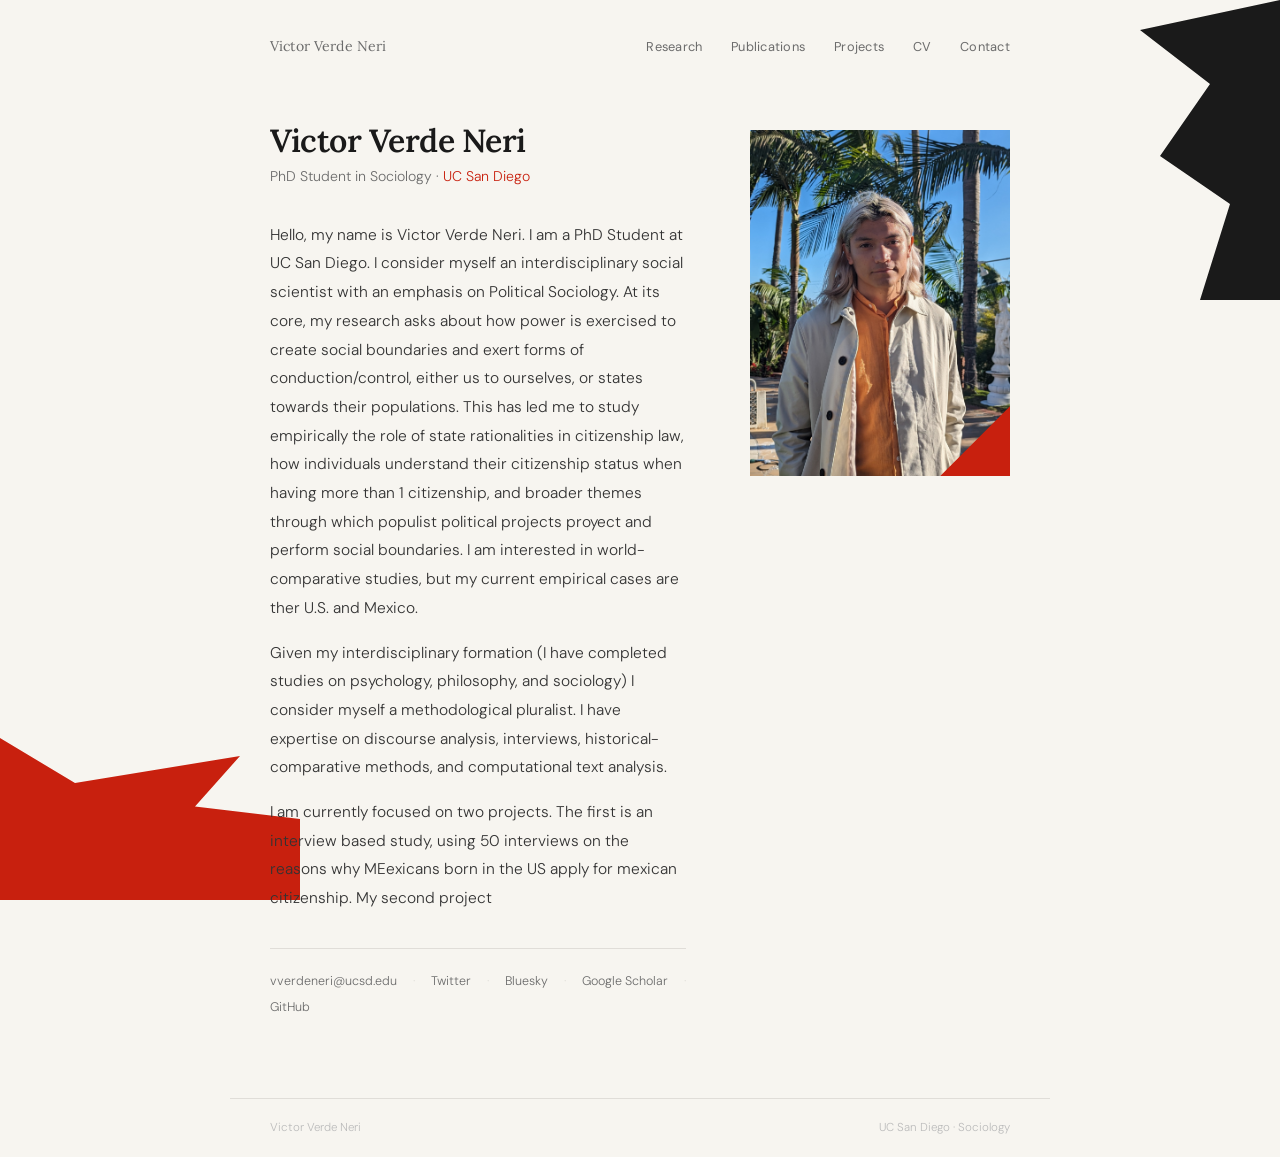
==== commit 1dbd544a: "update site" ====
--- a/index.html
+++ b/index.html
@@ -271,11 +271,12 @@
         </p>
 
         <div class="bio-text">
-          <p>Hi! I'm Victor. [Write your opening paragraph here — who you are, where you're from, what brought you to sociology. Keep it warm and human, the way you'd introduce yourself to a curious stranger at a conference.]</p>
-
-          <p>[Second paragraph — what you study, the questions that keep you up at night, the tensions or puzzles that drive your research. This is where your intellectual identity lives.]</p>
-
-          <p>[Third paragraph — methods, affiliations, or anything else that situates your work. You can also end with something personal: a spare time activity, a place, something that makes you you.]</p>
+          <p>Hello, my name is Victor Verde Neri. I am a PhD Student at UC San Diego. I consider myself an interdisciplinary social scientist with an emphasis on Political Sociology. At its core, my research asks about how power is exercised to create social boundaries and exert forms of conduction/control, either us to ourselves, or states towards their populations. This has led me to study empirically the role of state rationalities in citizenship law, how individuals understand their citizenship status when having more than 1 citizenship, and broader themes through which populist political projects proyect and perform social boundaries. I am interested in world-comparative studies, but my current empirical cases are ther U.S. and Mexico.    
+</p>
+
+          <p>Given my interdisciplinary formation (I have completed studies on psychology, philosophy, and sociology) I consider myself a methodological pluralist. I have expertise on discourse analysis, interviews, historical-comparative methods, and computational text analysis.</p>
+
+          <p>I am currently focused on two projects. The first is an interview based study, using 50 interviews on the reasons why MEexicans born in the US apply for mexican citizenship. My second project</p>
         </div>
 
         <div class="bio-links" id="contact">
@@ -294,8 +295,7 @@
       <!-- RIGHT: PHOTO -->
       <div class="photo-col">
         <div class="photo-frame">
-          <!-- Replace with: <img src="photo.jpg" alt="Victor Verde Neri"> -->
-          VVN
+        <img src="photo.jpg" alt="Victor Verde Neri">
         </div>
       </div>
 
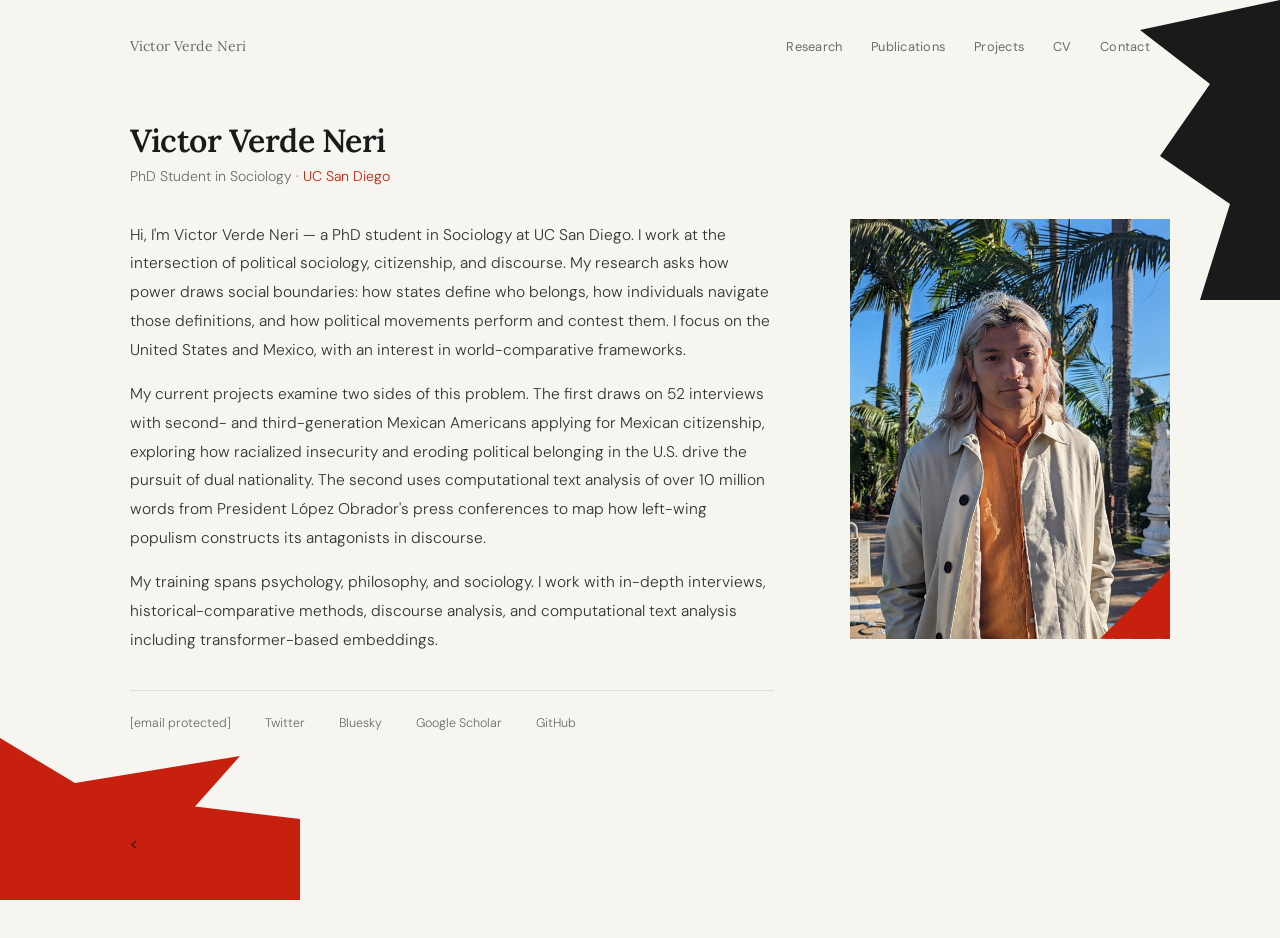
==== commit ba0b06dc: "update site" ====
--- a/index.html
+++ b/index.html
@@ -30,59 +30,32 @@
       overflow-x: hidden;
     }
 
-    /* ── CONSTRUCTIVIST SHAPES ── */
-
-    /* Shape 1: jagged black shard, top-right.
-       Like the heavy torn blocks in the poster references. */
     body::before {
       content: "";
       position: fixed;
-      top: 0;
-      right: 0;
-      width: 200px;
-      height: 300px;
+      top: 0; right: 0;
+      width: 200px; height: 300px;
       background: var(--black);
-      clip-path: polygon(
-        100% 0%,
-        100% 100%,
-        60% 100%,
-        75% 68%,
-        40% 52%,
-        65% 28%,
-        30% 10%
-      );
+      clip-path: polygon(100% 0%,100% 100%,60% 100%,75% 68%,40% 52%,65% 28%,30% 10%);
       pointer-events: none;
       z-index: 0;
     }
 
-    /* Shape 2: red angular wedge, bottom-left.
-       Like the heavy red blocks in the propaganda-style posters. */
     body::after {
       content: "";
       position: fixed;
-      bottom: 0;
-      left: 0;
-      width: 300px;
-      height: 180px;
+      bottom: 0; left: 0;
+      width: 300px; height: 180px;
       background: var(--red);
-      clip-path: polygon(
-        0% 100%,
-        100% 100%,
-        100% 55%,
-        65% 48%,
-        80% 20%,
-        25% 35%,
-        0% 10%
-      );
+      clip-path: polygon(0% 100%,100% 100%,100% 55%,65% 48%,80% 20%,25% 35%,0% 10%);
       pointer-events: none;
       z-index: 0;
     }
 
-    /* ── NAV ── */
     nav {
       position: relative;
       z-index: 10;
-      max-width: 820px;
+      max-width: 1100px;
       margin: 0 auto;
       padding: 2rem 2.5rem 0;
       display: flex;
@@ -96,13 +69,12 @@
       color: var(--muted);
       text-decoration: none;
       letter-spacing: 0.01em;
-    }
-
-    .nav-links {
-      display: flex;
-      gap: 1.8rem;
-      list-style: none;
-    }
+      transition: color 0.15s;
+    }
+
+    .nav-name:hover { color: var(--ink); }
+
+    .nav-links { display: flex; gap: 1.8rem; list-style: none; }
 
     .nav-links a {
       font-size: 0.8rem;
@@ -115,20 +87,28 @@
 
     .nav-links a:hover { color: var(--ink); }
 
-    /* ── MAIN ── */
     main {
       position: relative;
       z-index: 1;
-      max-width: 820px;
+      max-width: 1100px;
       margin: 0 auto;
       padding: 4rem 2.5rem 5rem;
     }
 
+    /* Layout: photo centered at top, bio below */
     .home-grid {
+      display: flex;
+      flex-direction: column;
+      align-items: center;
+      gap: 2.5rem;
+    }
+
+    .home-top {
       display: grid;
-      grid-template-columns: 1fr 260px;
-      gap: 4rem;
-      align-items: start;
+      grid-template-columns: 1fr 280px;
+      gap: 6rem;
+      align-items: center;
+      width: 100%;
     }
 
     /* ── LEFT: BIO ── */
@@ -187,12 +167,12 @@
       display: flex;
       flex-direction: column;
       align-items: center;
-      padding-top: 0.4rem;
+      justify-content: center;
     }
 
     .photo-frame {
-      width: 100%;
-      aspect-ratio: 3 / 4;
+      width: 320px;
+      height: 420px;
       overflow: hidden;
       background: #d0ccc4;
       display: flex;
@@ -204,14 +184,11 @@
       position: relative;
     }
 
-    /* Red triangle cut into bottom-right corner of photo */
     .photo-frame::after {
       content: "";
       position: absolute;
-      bottom: 0;
-      right: 0;
-      width: 70px;
-      height: 70px;
+      bottom: 0; right: 0;
+      width: 70px; height: 70px;
       background: var(--red);
       clip-path: polygon(100% 0%, 100% 100%, 0% 100%);
     }
@@ -222,11 +199,10 @@
       object-fit: cover;
     }
 
-    /* ── FOOTER ── */
     footer {
       position: relative;
       z-index: 1;
-      max-width: 820px;
+      max-width: 1100px;
       margin: 0 auto;
       padding: 1.2rem 2.5rem;
       border-top: 1px solid var(--rule);
@@ -236,10 +212,9 @@
       color: #bbb;
     }
 
-    /* ── RESPONSIVE ── */
     @media (max-width: 600px) {
       .home-grid { grid-template-columns: 1fr; }
-      .photo-col { order: -1; max-width: 200px; align-self: center; margin: 0 auto; }
+      .home-top { grid-template-columns: 1fr; } .photo-col { max-width: 180px; margin: 0 auto; }
       nav { flex-wrap: wrap; gap: 0.8rem; padding: 1.5rem 1.5rem 0; }
       main { padding: 2.5rem 1.5rem 4rem; }
       footer { padding: 1rem 1.5rem; }
@@ -249,19 +224,20 @@
 <body>
 
   <nav>
-    <a class="nav-name" href="#">Victor Verde Neri</a>
+    <a class="nav-name" href="index.html">Victor Verde Neri</a>
     <ul class="nav-links">
       <li><a href="research.html">Research</a></li>
       <li><a href="publications.html">Publications</a></li>
       <li><a href="projects.html">Projects</a></li>
       <li><a href="cv.html">CV</a></li>
-      <li><a href="#contact">Contact</a></li>
+      <li><a href="contact.html">Contact</a></li>
     </ul>
   </nav>
 
   <main>
     <div class="home-grid">
 
+      <div class="home-top">
       <!-- LEFT: BIO -->
       <div class="bio">
         <h1>Victor Verde Neri</h1>
@@ -271,16 +247,15 @@
         </p>
 
         <div class="bio-text">
-          <p>Hello, my name is Victor Verde Neri. I am a PhD Student at UC San Diego. I consider myself an interdisciplinary social scientist with an emphasis on Political Sociology. At its core, my research asks about how power is exercised to create social boundaries and exert forms of conduction/control, either us to ourselves, or states towards their populations. This has led me to study empirically the role of state rationalities in citizenship law, how individuals understand their citizenship status when having more than 1 citizenship, and broader themes through which populist political projects proyect and perform social boundaries. I am interested in world-comparative studies, but my current empirical cases are ther U.S. and Mexico.    
-</p>
-
-          <p>Given my interdisciplinary formation (I have completed studies on psychology, philosophy, and sociology) I consider myself a methodological pluralist. I have expertise on discourse analysis, interviews, historical-comparative methods, and computational text analysis.</p>
-
-          <p>I am currently focused on two projects. The first is an interview based study, using 50 interviews on the reasons why MEexicans born in the US apply for mexican citizenship. My second project</p>
+          <p>Hi, I'm Victor Verde Neri — a PhD student in Sociology at UC San Diego. I work at the intersection of political sociology, citizenship, and discourse. My research asks how power draws social boundaries: how states define who belongs, how individuals navigate those definitions, and how political movements perform and contest them. I focus on the United States and Mexico, with an interest in world-comparative frameworks.</p>
+
+          <p>My current projects examine two sides of this problem. The first draws on 52 interviews with second- and third-generation Mexican Americans applying for Mexican citizenship, exploring how racialized insecurity and eroding political belonging in the U.S. drive the pursuit of dual nationality. The second uses computational text analysis of over 10 million words from President López Obrador's press conferences to map how left-wing populism constructs its antagonists in discourse.</p>
+
+          <p>My training spans psychology, philosophy, and sociology. I work with in-depth interviews, historical-comparative methods, discourse analysis, and computational text analysis including transformer-based embeddings.</p>
         </div>
 
-        <div class="bio-links" id="contact">
-          <a href="mailto:vverdeneri@ucsd.edu">vverdeneri@ucsd.edu</a>
+        <div class="bio-links">
+          <a href="/cdn-cgi/l/email-protection#5c2a2a392e383932392e351c293f2f3872393829"><span class="__cf_email__" data-cfemail="daacacbfa8bebfb4bfa8b39aafb9a9bef4bfbeaf">[email&#160;protected]</span></a>
           <span class="sep">·</span>
           <a href="#">Twitter</a>
           <span class="sep">·</span>
@@ -295,17 +270,8 @@
       <!-- RIGHT: PHOTO -->
       <div class="photo-col">
         <div class="photo-frame">
-        <img src="photo.jpg" alt="Victor Verde Neri">
+          <img src="photo.jpg" alt="Victor Verde Neri">
         </div>
       </div>
 
-    </div>
-  </main>
-
-  <footer>
-    <span>Victor Verde Neri</span>
-    <span>UC San Diego · Sociology</span>
-  </footer>
-
-</body>
-</html>
+    <
